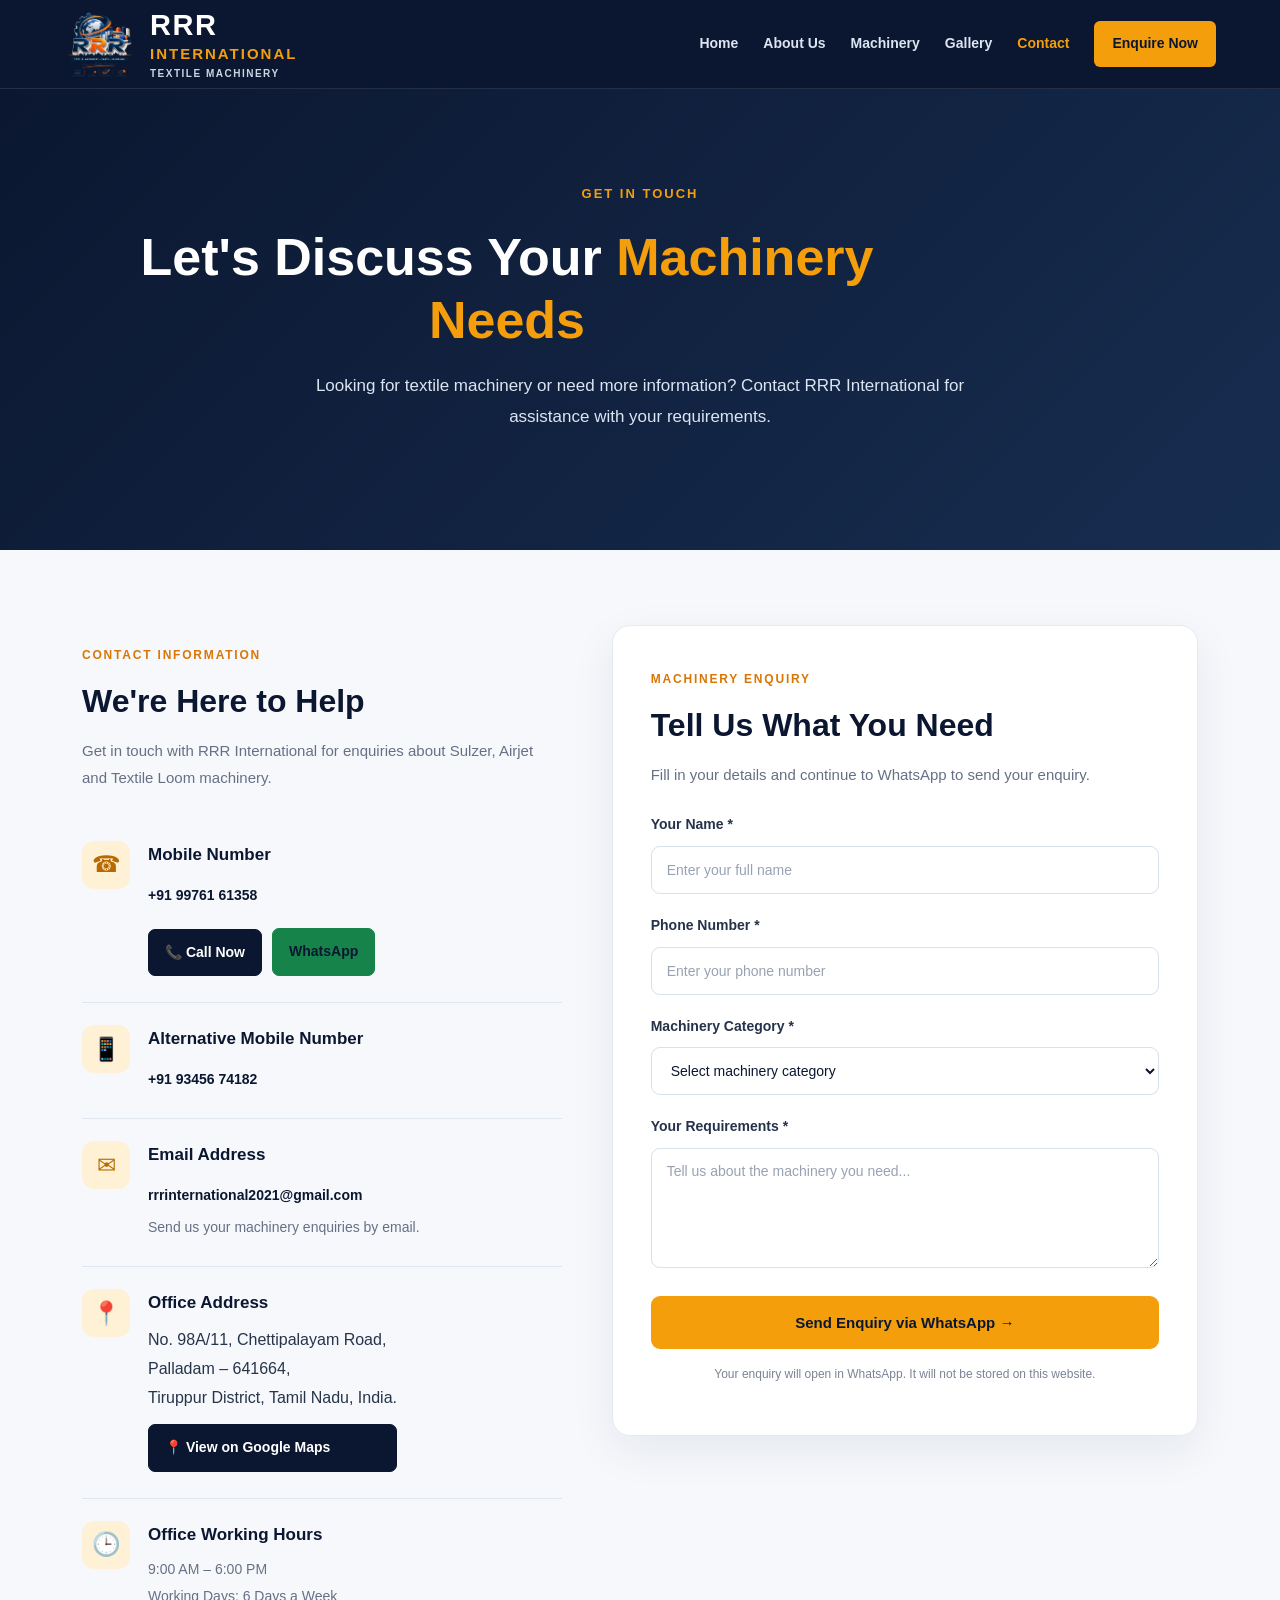
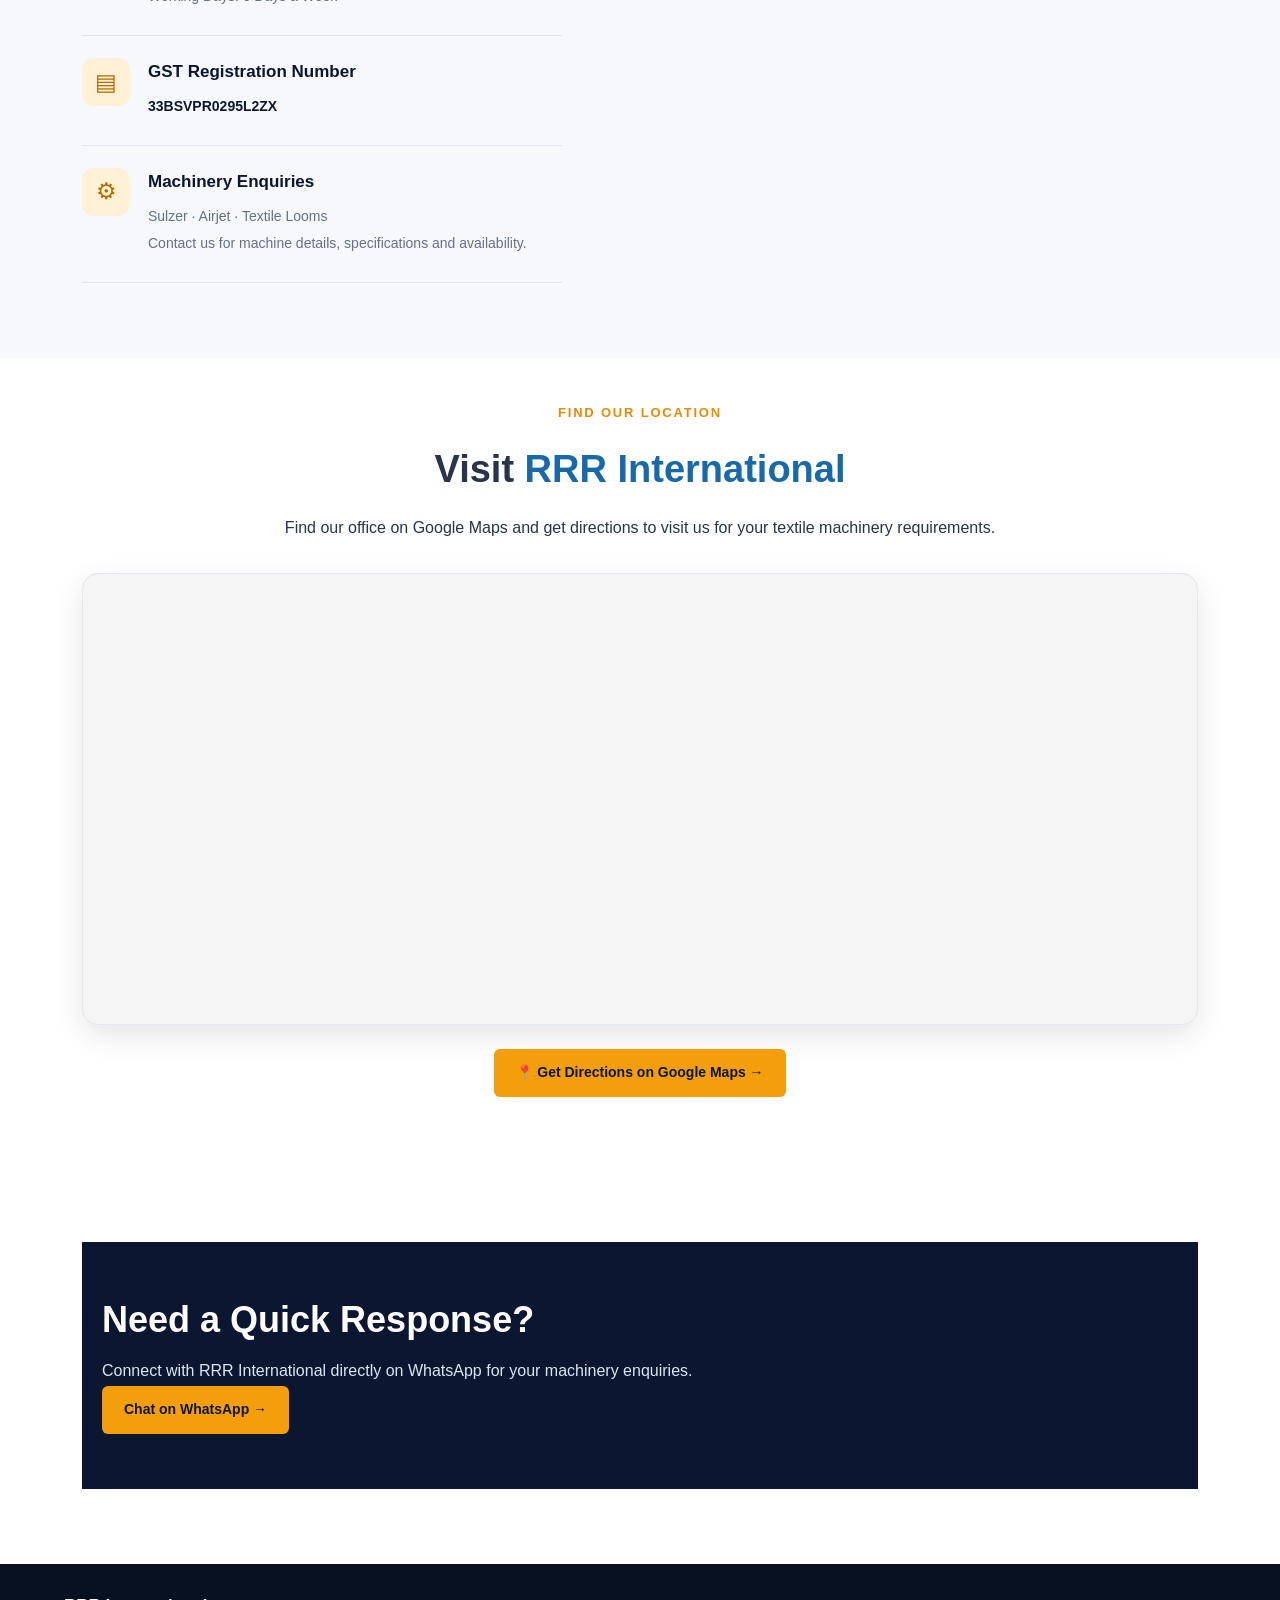
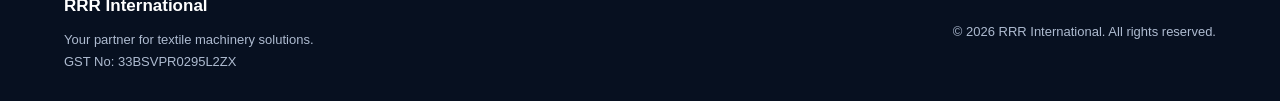
==== contact.html @ 13f3f403 "Upload RRR International frontend Upload RRR International frontend" ====
<!DOCTYPE html>
<html lang="en">

<head>
    <meta charset="UTF-8">
    <meta name="viewport" content="width=device-width, initial-scale=1.0">

    <title>Contact Us | RRR International - Textile Machinery</title>

    <meta name="description"
        content="Contact RRR International for Sulzer, Airjet and Loom textile machinery enquiries. View our contact details, office address and working hours.">

    <link rel="icon" type="image/png" href="./images/favicon.png">
    <link rel="stylesheet" href="./css/style.css">

    <script src="./js/script.js" defer></script>
    <script src="./js/contact.js" defer></script>
</head>

<body>

    <!-- Header -->

<header class="site-header">
    <div class="container header-container">

    <!-- Company Logo and Name -->
    <a href="index.html" class="logo" aria-label="RRR International Home">

        <img src="./images/logo.png"
             alt="RRR International Logo">

        <span class="logo-text">
            <strong>RRR</strong>
            <span>INTERNATIONAL</span>
            <small>TEXTILE MACHINERY</small>
        </span>

    </a>

    <!-- Mobile Menu Button -->
    <button class="menu-toggle"
            id="menuToggle"
            aria-label="Open navigation menu"
            aria-expanded="false"
            aria-controls="mainNav">
        ☰
    </button>

    <!-- Navigation -->
    <nav class="main-nav" id="mainNav">

        <a href="index.html">Home</a>

        <a href="about.html">About Us</a>

        <a href="products.html">Machinery</a>

        <a href="gallery.html">Gallery</a>

        <a href="contact.html" class="active">Contact</a>

        <a href="https://wa.me/919976161358"
           class="nav-cta"
           target="_blank"
           rel="noopener noreferrer">
            Enquire Now
        </a>

    </nav>

</div>

</header>


    <!-- Page Hero -->
    <section class="page-hero contact-page-hero">
        <div class="container">

            <span class="section-label">GET IN TOUCH</span>

            <h1>Let's Discuss Your <span>Machinery Needs</span></h1>

            <p>
                Looking for textile machinery or need more information?
                Contact RRR International for assistance with your requirements.
            </p>

        </div>
    </section>


    <!-- Contact Section -->
    <section class="section-padding contact-main-section">
        <div class="container">

            <div class="contact-layout">

                <!-- Contact Information -->
                <div class="contact-information">

                    <span class="section-label">CONTACT INFORMATION</span>

                    <h2>We're Here to Help</h2>

                    <p>
                        Get in touch with RRR International for enquiries
                        about Sulzer, Airjet and Textile Loom machinery.
                    </p>


                    <!-- Primary Mobile -->
                    <div class="contact-info-card">

                        <div class="contact-info-icon" aria-hidden="true">☎</div>

                        <div>
                            <h3>Mobile Number</h3>

                            <p>
    <a href="tel:+919976161358">
        +91 99761 61358
    </a>
</p>

<div class="contact-quick-actions">
    <a href="tel:+919976161358" class="contact-action-call">
        📞 Call Now
    </a>

<a href="https://wa.me/919976161358"
   class="contact-action-whatsapp"
   target="_blank"
   rel="noopener noreferrer">
    WhatsApp
</a>

</div>

                        </div>

                    </div>


                    <!-- Alternative Mobile -->
                    <div class="contact-info-card">

                        <div class="contact-info-icon" aria-hidden="true">📱</div>

                        <div>
                            <h3>Alternative Mobile Number</h3>

                            <a href="tel:+919345674182">
                                +91 93456 74182
                            </a>
                        </div>

                    </div>


                    <!-- Email -->
                    <div class="contact-info-card">

                        <div class="contact-info-icon" aria-hidden="true">✉</div>

                        <div>
                            <h3>Email Address</h3>

                            <a href="mailto:rrrinternational2021@gmail.com">
                                rrrinternational2021@gmail.com
                            </a>

                            <p>
                                Send us your machinery enquiries by email.
                            </p>
                        </div>

                    </div>


                    <!-- Office Address -->
                    <div class="contact-info-card">

                        <div class="contact-info-icon" aria-hidden="true">📍</div>

                        <div>
                            <h3>Office Address</h3>

                            <address class="contact-office-address">
                                No. 98A/11, Chettipalayam Road,<br>
                                Palladam – 641664,<br>
                                Tiruppur District, Tamil Nadu, India.
                            </address>

                            <a href="https://maps.app.goo.gl/SBBjrMqaofGw5M8v8" class="contact-action-call" target="_blank" rel="noopener noreferrer"> 📍 View on Google Maps </a>

                        </div>

                    </div>


                    <!-- Working Hours -->
                    <div class="contact-info-card">

                        <div class="contact-info-icon" aria-hidden="true">🕒</div>

                        <div>
                            <h3>Office Working Hours</h3>

                            <p>9:00 AM – 6:00 PM</p>

                            <p>Working Days: 6 Days a Week</p>
                        </div>

                    </div>


                    <!-- GST Details -->
                    <div class="contact-info-card">

                        <div class="contact-info-icon" aria-hidden="true">▤</div>

                        <div>
                            <h3>GST Registration Number</h3>

                            <p class="contact-gst-number">
                                33BSVPR0295L2ZX
                            </p>
                        </div>

                    </div>


                    <!-- Machinery Information -->
                    <div class="contact-info-card">

                        <div class="contact-info-icon" aria-hidden="true">⚙</div>

                        <div>
                            <h3>Machinery Enquiries</h3>

                            <p>Sulzer · Airjet · Textile Looms</p>

                            <p>
                                Contact us for machine details,
                                specifications and availability.
                            </p>
                        </div>

                    </div>

                </div>


                <!-- Enquiry Form -->
                <div class="contact-form-card">

                    <span class="section-label">MACHINERY ENQUIRY</span>

                    <h2>Tell Us What You Need</h2>

                    <p class="contact-form-description">
                        Fill in your details and continue to WhatsApp
                        to send your enquiry.
                    </p>


                    <form id="contactEnquiryForm">

                        <div class="form-group">
                            <label for="customerName">Your Name *</label>

                            <input
                                type="text"
                                id="customerName"
                                name="customerName"
                                placeholder="Enter your full name"
                                required
                                maxlength="100">
                        </div>


                        <div class="form-group">
                            <label for="customerPhone">Phone Number *</label>

                            <input
                                type="tel"
                                id="customerPhone"
                                name="customerPhone"
                                placeholder="Enter your phone number"
                                required
                                pattern="[0-9+\s()-]{7,20}"
                                maxlength="20">
                        </div>


                        <div class="form-group">
                            <label for="machineryType">Machinery Category *</label>

                            <select
                                id="machineryType"
                                name="machineryType"
                                required>

                                <option value="">Select machinery category</option>
                                <option value="Sulzer">Sulzer Machinery</option>
                                <option value="Airjet">Airjet Machinery</option>
                                <option value="Textile Loom">Textile Loom</option>
                                <option value="Other">Other Enquiry</option>

                            </select>
                        </div>


                        <div class="form-group">
                            <label for="customerMessage">Your Requirements *</label>

                            <textarea
                                id="customerMessage"
                                name="customerMessage"
                                rows="5"
                                placeholder="Tell us about the machinery you need..."
                                required
                                maxlength="1500"></textarea>
                        </div>


                        <button type="submit" class="contact-submit-btn">
                            Send Enquiry via WhatsApp →
                        </button>

                        <p class="form-privacy-note">
                            Your enquiry will open in WhatsApp.
                            It will not be stored on this website.
                        </p>

                        <p id="contactFormMessage"
                            class="contact-form-message"
                            role="status"
                            aria-live="polite"></p>

                    </form>

                </div>

            </div>

        </div>
    </section>

    <!-- Google Maps Location Section -->

<section class="section-padding contact-map-section">
    <div class="container">

    <div class="contact-map-heading">
        <span class="section-label">FIND OUR LOCATION</span>
        <h2>Visit <span>RRR International</span></h2>
        <p>
            Find our office on Google Maps and get directions
            to visit us for your textile machinery requirements.
        </p>
    </div>

    <div class="contact-map-container">

        <iframe
            src="https://maps.google.com/maps?q=No.%2098A%2F11%2C%20Chettipalayam%20Road%2C%20Palladam%2C%20Tamil%20Nadu%20641664&t=&z=15&ie=UTF8&iwloc=&output=embed"
            width="100%"
            height="450"
            style="border:0;"
            allowfullscreen=""
            loading="lazy"
            referrerpolicy="no-referrer-when-downgrade"
            title="RRR International Office Location">
        </iframe>

    </div>

    <div class="contact-map-actions">
        <a
            href="https://maps.app.goo.gl/SBBjrMqaofGw5M8v8"
            class="btn btn-primary"
            target="_blank"
            rel="noopener noreferrer">
            📍 Get Directions on Google Maps →
        </a>
    </div>

</div>

</section>



    <!-- WhatsApp CTA -->
    <section class="section-padding">
        <div class="container">

            <div class="contact-banner">

                <div>
                    <h2>Need a Quick Response?</h2>

                    <p>
                        Connect with RRR International directly on WhatsApp
                        for your machinery enquiries.
                    </p>
                </div>

                <a href="https://wa.me/919976161358"
                    class="btn btn-primary"
                    target="_blank"
                    rel="noopener noreferrer">
                    Chat on WhatsApp →
                </a>

            </div>

        </div>
    </section>


    <!-- Footer -->
    <footer class="site-footer">

        <div class="container footer-content">

            <div>
                <h3>RRR International</h3>

                <p>Your partner for textile machinery solutions.</p>

                <p>
                    GST No: 33BSVPR0295L2ZX
                </p>
            </div>

            <div>
                <p>
                    © <span id="currentYear"></span>
                    RRR International. All rights reserved.
                </p>
            </div>

        </div>

    </footer>

</body>

</html>
---- css/style.css ----
/* =========================
   GLOBAL STYLES
========================= */

:root {
    --navy: #0B1730;
    --navy-light: #142746;
    --orange: #F59E0B;
    --white: #FFFFFF;
    --light-bg: #F4F7FB;
    --text: #273449;
    --muted: #667085;
    --border: #E5EAF1;
}

* {
    margin: 0;
    padding: 0;
    box-sizing: border-box;
}

html {
    scroll-behavior: smooth;
}

body {
    font-family: Arial, Helvetica, sans-serif;
    color: var(--text);
    background: var(--white);
    line-height: 1.7;
}

a {
    text-decoration: none;
    color: inherit;
}

button,
a {
    -webkit-tap-highlight-color: transparent;
}

.container {
    width: min(1160px, 90%);
    margin: 0 auto;
}

.section-padding {
    padding: 90px 0;
}


/* =========================
   HEADER
========================= */

.site-header {
    background: var(--navy);
    border-bottom: 1px solid rgba(255, 255, 255, 0.1);
    position: sticky;
    top: 0;
    z-index: 1000;
}

.header-container {
    min-height: 88px;
    display: flex;
    align-items: center;
    justify-content: space-between;
    gap: 30px;
}


.brand {
    display: inline-flex;
    align-items: center;
    flex-shrink: 0;
}

.site-logo {
    width: 110px;
    height: 58px;
    object-fit: contain;
    object-position: left center;
    display: block;
}



.main-nav {
    display: flex;
    align-items: center;
    gap: 25px;
}

.main-nav > a {
    color: #DCE5F2;
    font-size: 14px;
    font-weight: 600;
    transition: color 0.25s ease;
}

.main-nav > a:hover,
.main-nav > a.active {
    color: var(--orange);
}

.main-nav .nav-cta {
    padding: 11px 18px;
    background: var(--orange);
    color: var(--navy);
    border-radius: 6px;
    font-weight: 700;
}

.main-nav .nav-cta:hover {
    background: var(--white);
    color: var(--navy);
}

.menu-toggle {
    display: none;
    border: 0;
    background: transparent;
    color: var(--white);
    font-size: 30px;
    cursor: pointer;
}


/* =========================
   HERO SECTION
========================= */

.hero {
    min-height: 590px;
    display: flex;
    align-items: center;
    background:
        radial-gradient(
            circle at 85% 20%,
            rgba(245, 158, 11, 0.15),
            transparent 30%
        ),
        linear-gradient(
            125deg,
            #0B1730 0%,
            #142746 65%,
            #1B3455 100%
        );
    color: var(--white);
    position: relative;
    overflow: hidden;
}

.hero::after {
    content: "";
    position: absolute;
    width: 360px;
    height: 360px;
    right: -130px;
    bottom: -180px;
    border: 1px solid rgba(245, 158, 11, 0.35);
    border-radius: 50%;
    box-shadow:
        0 0 0 35px rgba(245, 158, 11, 0.04),
        0 0 0 70px rgba(245, 158, 11, 0.03);
}

.hero-content {
    padding-top: 80px;
    padding-bottom: 80px;
    position: relative;
    z-index: 1;
    animation: fadeIn 0.8s ease both;
}

.hero-label,
.eyebrow {
    display: inline-block;
    color: var(--orange);
    font-size: 12px;
    font-weight: 800;
    letter-spacing: 2px;
    margin-bottom: 18px;
}

.hero h1 {
    max-width: 800px;
    font-size: clamp(38px, 5.5vw, 68px);
    line-height: 1.12;
    letter-spacing: -1.5px;
    margin-bottom: 24px;
}

.hero h1 span {
    display: block;
    color: var(--orange);
}

.hero-content > p {
    max-width: 650px;
    color: #C5D0E0;
    font-size: 17px;
    margin-bottom: 32px;
}

.hero-actions {
    display: flex;
    flex-wrap: wrap;
    gap: 14px;
}


/* =========================
   BUTTONS
========================= */

.btn {
    display: inline-flex;
    justify-content: center;
    align-items: center;
    min-height: 48px;
    padding: 12px 22px;
    border-radius: 6px;
    font-size: 14px;
    font-weight: 700;
    transition:
        transform 0.25s ease,
        background 0.25s ease;
}

.btn:hover {
    transform: translateY(-2px);
}

.btn-primary {
    background: var(--orange);
    color: var(--navy);
}

.btn-primary:hover {
    background: var(--white);
}

.btn-secondary {
    border: 1px solid rgba(255, 255, 255, 0.4);
    color: var(--white);
}

.btn-secondary:hover {
    background: var(--white);
    color: var(--navy);
}


/* =========================
   CATEGORY SECTION
========================= */

.categories {
    background: var(--light-bg);
}

.section-heading {
    max-width: 680px;
    margin: 0 auto 45px;
    text-align: center;
}

.section-heading .eyebrow {
    margin-bottom: 10px;
}

.section-heading h2 {
    color: var(--navy);
    font-size: clamp(28px, 4vw, 40px);
    line-height: 1.25;
    margin-bottom: 15px;
}

.section-heading p {
    color: var(--muted);
}

.category-grid {
    display: grid;
    grid-template-columns: repeat(3, minmax(0, 1fr));
    gap: 25px;
}

.category-card {
    background: var(--white);
    padding: 32px;
    border: 1px solid var(--border);
    border-radius: 12px;
    transition:
        transform 0.3s ease,
        box-shadow 0.3s ease,
        border-color 0.3s ease;
}

.category-card:hover {
    transform: translateY(-7px);
    border-color: var(--orange);
    box-shadow: 0 16px 35px rgba(11, 23, 48, 0.08);
}

.category-number {
    display: inline-flex;
    align-items: center;
    justify-content: center;
    width: 46px;
    height: 46px;
    margin-bottom: 22px;
    border-radius: 9px;
    background: #FFF3D8;
    color: #9A5B00;
    font-size: 14px;
    font-weight: 800;
}

.category-card h3 {
    color: var(--navy);
    font-size: 22px;
    margin-bottom: 12px;
}

.category-card p {
    color: var(--muted);
    font-size: 14px;
    margin-bottom: 22px;
}

.category-card > a {
    color: #A45F00;
    font-size: 14px;
    font-weight: 800;
}

.category-card > a:hover {
    color: var(--navy);
}


/* =========================
   CONTACT BANNER
========================= */

.contact-banner {
    background: var(--navy);
    color: var(--white);
    padding: 65px 0;
}

.contact-banner-content {
    display: flex;
    align-items: center;
    justify-content: space-between;
    gap: 30px;
}

.contact-banner h2 {
    font-size: clamp(26px, 4vw, 38px);
    line-height: 1.25;
    margin-bottom: 12px;
}

.contact-banner p {
    color: #C5D0E0;
}

.contact-banner .eyebrow {
    margin-bottom: 12px;
}


/* =========================
   FOOTER
========================= */

.site-footer {
    background: #071020;
    color: var(--white);
    padding: 28px 0;
}

.footer-content {
    display: flex;
    align-items: center;
    justify-content: space-between;
    gap: 20px;
}

.footer-content h3 {
    font-size: 17px;
}

.footer-content p {
    color: #AEBBD0;
    font-size: 13px;
}


/* =========================
   ANIMATION
========================= */

@keyframes fadeIn {
    from {
        opacity: 0;
        transform: translateY(15px);
    }

    to {
        opacity: 1;
        transform: translateY(0);
    }
}


/* =========================
   RESPONSIVE DESIGN
========================= */

@media (max-width: 1000px) {

    .header-container {
        gap: 15px;
    }

    .site-logo {
        width: 250px;
    }

    .main-nav {
        gap: 15px;
    }

    .main-nav > a {
        font-size: 13px;
    }

}

@media (max-width: 780px) {

    .header-container {
        min-height: 76px;
        flex-wrap: wrap;
    }

    .site-logo {
        width: 95px;
        height: 50px;
    }

    .menu-toggle {
        display: block;
    }

    .main-nav {
        display: none;
        width: 100%;
        padding: 10px 0 22px;
        flex-direction: column;
        align-items: stretch;
        gap: 0;
    }

    .main-nav.open {
        display: flex;
    }

    .main-nav > a {
        padding: 12px 8px;
        font-size: 15px;
    }

    .main-nav .nav-cta {
        margin-top: 8px;
        text-align: center;
    }

    .hero {
        min-height: 520px;
    }

    .hero-content {
        padding-top: 65px;
        padding-bottom: 65px;
    }

    .category-grid {
        grid-template-columns: 1fr;
    }

    .category-card {
        padding: 27px;
    }

    .contact-banner-content {
        align-items: flex-start;
        flex-direction: column;
    }

    .footer-content {
        flex-direction: column;
        align-items: flex-start;
    }

}

@media (max-width: 420px) {

    .site-logo {
        width: 215px;
    }

    .hero h1 {
        font-size: 37px;
    }

    .hero-content > p {
        font-size: 15px;
    }

    .hero-actions {
        flex-direction: column;
        align-items: stretch;
    }

    .btn {
        width: 100%;
    }

}

/* ==============================
   ABOUT PAGE
============================== */

.page-hero {
    background: linear-gradient(135deg, #0B1730, #16345B);
    color: #ffffff;
    padding: 85px 20px;
    text-align: center;
}

.page-hero .section-label {
    color: #F59E0B;
    font-size: 14px;
    font-weight: 700;
    letter-spacing: 2px;
    margin-bottom: 18px;
}

.page-hero h1 {
    max-width: 850px;
    margin: 0 auto 20px;
    font-size: clamp(32px, 5vw, 52px);
    line-height: 1.2;
}

.page-hero p:not(.section-label) {
    max-width: 650px;
    margin: 0 auto 28px;
    color: #DCE5F2;
    line-height: 1.8;
}

.about-section {
    background: #ffffff;
}

.section-padding {
    padding: 75px 20px;
}

.about-grid {
    display: grid;
    grid-template-columns: 1.4fr 1fr;
    gap: 55px;
    align-items: center;
}

.section-label {
    color: #E88B00;
    font-size: 13px;
    font-weight: 700;
    letter-spacing: 1.8px;
    margin-bottom: 14px;
}

.about-content h2,
.section-heading h2 {
    color: #0B1730;
    font-size: clamp(28px, 4vw, 38px);
    line-height: 1.3;
    margin-bottom: 22px;
}

.about-content p:not(.section-label) {
    color: #586477;
    line-height: 1.9;
    margin-bottom: 18px;
}

.about-content .btn {
    display: inline-block;
    margin-top: 12px;
    text-decoration: none;
}

.about-highlight {
    background: #F3F6FB;
    border: 1px solid #E0E7F0;
    border-radius: 18px;
    padding: 40px 30px;
    text-align: center;
    transition: transform 0.3s ease, box-shadow 0.3s ease;
}

.about-highlight:hover {
    transform: translateY(-6px);
    box-shadow: 0 15px 35px rgba(11, 23, 48, 0.10);
}

.highlight-icon {
    width: 85px;
    height: 85px;
    margin: 0 auto 22px;
    display: flex;
    align-items: center;
    justify-content: center;
    background: #0B1730;
    color: #ffffff;
    border-radius: 18px;
    font-size: 38px;
}

.about-highlight h3 {
    color: #0B1730;
    font-size: 23px;
    margin-bottom: 15px;
}

.about-highlight p {
    color: #586477;
    line-height: 1.8;
}

/* Machinery Categories */

.about-categories {
    background: #F8FAFD;
}

.section-heading {
    text-align: center;
    max-width: 700px;
    margin: 0 auto 45px;
}

.section-heading > p:last-child {
    color: #586477;
    line-height: 1.8;
}

.category-grid {
    display: grid;
    grid-template-columns: repeat(3, minmax(0, 1fr));
    gap: 25px;
}

.category-card {
    display: block;
    padding: 32px 26px;
    background: #ffffff;
    border: 1px solid #E5EAF1;
    border-radius: 16px;
    text-decoration: none;
    transition: transform 0.3s ease, box-shadow 0.3s ease;
}

.category-card:hover {
    transform: translateY(-7px);
    box-shadow: 0 15px 35px rgba(11, 23, 48, 0.10);
}

.category-icon {
    font-size: 36px;
    margin-bottom: 20px;
}

.category-card h3 {
    color: #0B1730;
    font-size: 21px;
    margin-bottom: 14px;
}

.category-card p {
    color: #647084;
    font-size: 15px;
    line-height: 1.8;
    margin-bottom: 22px;
}

.category-link {
    color: #D97706;
    font-weight: 700;
}

/* Contact Banner */

.contact-banner {
    background: #0B1730;
    padding: 55px 20px;
    color: #ffffff;
}

.contact-banner-content {
    display: flex;
    justify-content: space-between;
    align-items: center;
    gap: 30px;
}

.contact-banner h2 {
    font-size: clamp(26px, 4vw, 36px);
    margin-bottom: 15px;
}

.contact-banner p:not(.section-label) {
    color: #DCE5F2;
    line-height: 1.8;
}

.contact-banner .section-label {
    color: #F59E0B;
}

.btn-light {
    display: inline-block;
    flex-shrink: 0;
    background: #ffffff;
    color: #0B1730;
    padding: 15px 24px;
    border-radius: 8px;
    text-decoration: none;
    font-weight: 700;
    transition: background 0.3s ease;
}

.btn-light:hover {
    background: #F59E0B;
}

/* Footer */

.footer-content {
    display: flex;
    justify-content: space-between;
    align-items: center;
    gap: 20px;
}

.footer-content h3 {
    margin-bottom: 8px;
}

.footer-content p {
    line-height: 1.7;
}

/* Responsive Design */

@media (max-width: 780px) {

    .page-hero {
        padding: 60px 20px;
    }

    .about-grid {
        grid-template-columns: 1fr;
        gap: 35px;
    }

    .category-grid {
        grid-template-columns: 1fr;
    }

    .contact-banner-content {
        flex-direction: column;
        align-items: flex-start;
    }

    .footer-content {
        flex-direction: column;
        align-items: flex-start;
    }
}


/* =====================================
   MACHINERY PRODUCTS PAGE
===================================== */

.products-section {
    background: #F8FAFD;
}

.product-controls {
    margin-bottom: 35px;
}

.product-search {
    max-width: 650px;
    margin: 0 auto 25px;
}

.product-search input {
    width: 100%;
    padding: 16px 20px;
    border: 1px solid #D8E0EB;
    border-radius: 10px;
    background: #FFFFFF;
    color: #0B1730;
    font-size: 15px;
    outline: none;
}

.product-search input:focus {
    border-color: #F59E0B;
    box-shadow: 0 0 0 3px rgba(245, 158, 11, 0.12);
}

.category-filters {
    display: flex;
    justify-content: center;
    flex-wrap: wrap;
    gap: 12px;
}

.filter-btn {
    padding: 11px 22px;
    border: 1px solid #D8E0EB;
    border-radius: 30px;
    background: #FFFFFF;
    color: #0B1730;
    font-size: 14px;
    font-weight: 600;
    cursor: pointer;
    transition: all 0.25s ease;
}

.filter-btn:hover,
.filter-btn.active {
    background: #0B1730;
    color: #FFFFFF;
    border-color: #0B1730;
}

.products-grid {
    display: grid;
    grid-template-columns: repeat(3, minmax(0, 1fr));
    gap: 25px;
}

.product-card {
    min-width: 0;
    overflow: hidden;
    background: #FFFFFF;
    border: 1px solid #E5EAF1;
    border-radius: 16px;
    transition: transform 0.3s ease, box-shadow 0.3s ease;
}

.product-card:hover {
    transform: translateY(-6px);
    box-shadow: 0 15px 35px rgba(11, 23, 48, 0.10);
}

.product-image-wrap {
    position: relative;
    height: 235px;
    overflow: hidden;
    background: #E9EEF5;
}

.product-image {
    width: 100%;
    height: 100%;
    object-fit: cover;
    display: block;
}

.product-placeholder {
    width: 100%;
    height: 100%;
    display: flex;
    flex-direction: column;
    justify-content: center;
    align-items: center;
    gap: 12px;
    background: linear-gradient(135deg, #E7EDF5, #D5DFED);
    color: #0B1730;
    text-align: center;
}

.product-placeholder span {
    font-size: 48px;
}

.product-placeholder p {
    font-weight: 700;
    font-size: 13px;
    letter-spacing: 1px;
}

.product-category-badge {
    position: absolute;
    top: 15px;
    left: 15px;
    padding: 7px 12px;
    border-radius: 20px;
    background: #FFFFFF;
    color: #0B1730;
    font-size: 12px;
    font-weight: 700;
}

.product-status {
    position: absolute;
    right: 15px;
    top: 15px;
    padding: 7px 11px;
    border-radius: 20px;
    font-size: 12px;
    font-weight: 700;
}

.product-status.available {
    background: #DCFCE7;
    color: #166534;
}

.product-status.sold {
    background: #FEE2E2;
    color: #991B1B;
}

.product-info {
    padding: 24px;
}

.product-info h3 {
    color: #0B1730;
    font-size: 21px;
    margin-bottom: 12px;
}

.product-model {
    color: #647084;
    font-size: 13px;
    margin-bottom: 15px;
}

.product-description {
    color: #586477;
    font-size: 14px;
    line-height: 1.8;
    margin-bottom: 20px;
}

.product-specs {
    padding: 15px 0;
    margin-bottom: 18px;
    border-top: 1px solid #E8EDF4;
    border-bottom: 1px solid #E8EDF4;
}

.product-specs p {
    display: flex;
    justify-content: space-between;
    gap: 12px;
    margin: 8px 0;
    color: #586477;
    font-size: 13px;
}

.product-specs strong {
    color: #0B1730;
    text-align: right;
}

.product-actions {
    display: flex;
    gap: 10px;
}

.product-actions a {
    flex: 1;
    display: inline-flex;
    justify-content: center;
    align-items: center;
    text-align: center;
    padding: 12px 10px;
    border-radius: 8px;
    font-size: 13px;
    font-weight: 700;
    text-decoration: none;
}

.product-details-btn {
    background: #EDF2F8;
    color: #0B1730;
}

.product-enquiry-btn {
    background: #0B1730;
    color: #f18080;
}

.product-enquiry-btn:hover {
    background: #F59E0B;
    color: #0B1730;
}

.product-enquiry-btn.disabled {
    background: #E5E7EB;
    color: #6B7280;
    pointer-events: none;
}

.products-loading {
    grid-column: 1 / -1;
    padding: 50px 20px;
    text-align: center;
    color: #647084;
}

.no-products {
    padding: 40px 20px;
    text-align: center;
    color: #647084;
}

.no-products h3 {
    color: #0B1730;
    margin-bottom: 12px;
}

.products-enquiry {
    margin-top: 65px;
    padding: 40px;
    display: flex;
    align-items: center;
    justify-content: space-between;
    gap: 30px;
    background: #FFFFFF;
    border: 1px solid #E5EAF1;
    border-radius: 16px;
}

.products-enquiry h2 {
    color: #0B1730;
    font-size: clamp(23px, 3vw, 32px);
    margin-bottom: 12px;
}

.products-enquiry p:not(.section-label) {
    color: #647084;
    line-height: 1.8;
}

.products-enquiry .btn {
    flex-shrink: 0;
    text-decoration: none;
}

@media (max-width: 1000px) {
    .products-grid {
        grid-template-columns: repeat(2, minmax(0, 1fr));
    }
}

@media (max-width: 650px) {
    .products-grid {
        grid-template-columns: 1fr;
    }

    .product-image-wrap {
        height: 230px;
    }

    .products-enquiry {
        padding: 25px;
        flex-direction: column;
        align-items: flex-start;
    }

    .products-enquiry .btn {
        width: 100%;
        text-align: center;
    }
}

@media (max-width: 420px) {
    .product-actions {
        flex-direction: column;
    }

    .category-filters {
        gap: 8px;
    }

    .filter-btn {
        padding: 10px 15px;
    }
}


/* Machinery availability - neutral status */

.product-status {
    background: #FFF3D6;
    color: #805500;
    max-width: calc(100% - 30px);
    text-align: center;
}



/* =====================================
   PRODUCT DETAILS PAGE
===================================== */

.details-breadcrumb {
    padding: 18px 20px;
    background: #F3F6FB;
    border-bottom: 1px solid #E5EAF1;
}

.details-breadcrumb .container {
    display: flex;
    flex-wrap: wrap;
    gap: 10px;
    align-items: center;
    font-size: 14px;
    color: #647084;
}

.details-breadcrumb a {
    color: #0B1730;
    text-decoration: none;
}

.details-breadcrumb a:hover {
    color: #D97706;
}

.product-details-section {
    background: #FFFFFF;
    min-height: 450px;
}

.product-details-grid {
    display: grid;
    grid-template-columns: 1fr 1fr;
    gap: 55px;
    align-items: start;
}

.details-main-image {
    height: 430px;
    overflow: hidden;
    background: #E9EEF5;
    border-radius: 18px;
}

.details-image-placeholder {
    height: 100%;
    display: flex;
    flex-direction: column;
    align-items: center;
    justify-content: center;
    gap: 15px;
    padding: 25px;
    text-align: center;
    background: linear-gradient(135deg, #E7EDF5, #D5DFED);
    color: #0B1730;
}

.details-image-placeholder span {
    font-size: 75px;
}

.details-image-placeholder p {
    font-weight: 800;
    letter-spacing: 1.5px;
}

.details-image-placeholder small {
    color: #647084;
}

.details-image-note {
    margin-top: 14px;
    color: #647084;
    font-size: 13px;
    text-align: center;
}

.details-information h1 {
    margin-bottom: 15px;
    color: #0B1730;
    font-size: clamp(30px, 4vw, 42px);
    line-height: 1.25;
}

.details-model {
    margin-bottom: 20px;
    color: #647084;
}

.details-status {
    display: inline-flex;
    align-items: center;
    gap: 10px;
    padding: 10px 15px;
    margin-bottom: 30px;
    border-radius: 8px;
    background: #FFF3D6;
    color: #805500;
    font-size: 14px;
    font-weight: 700;
}

.details-status-dot {
    width: 8px;
    height: 8px;
    border-radius: 50%;
    background: #D97706;
}

.details-description {
    margin-bottom: 30px;
}

.details-description h2,
.details-specifications h2 {
    margin-bottom: 15px;
    color: #0B1730;
    font-size: 21px;
}

.details-description p {
    color: #586477;
    line-height: 1.9;
}

.details-specifications {
    margin-bottom: 30px;
}

.detail-spec-row {
    display: flex;
    justify-content: space-between;
    gap: 20px;
    padding: 15px 0;
    border-bottom: 1px solid #E8EDF4;
    color: #647084;
    font-size: 14px;
}

.detail-spec-row strong {
    max-width: 60%;
    color: #0B1730;
    text-align: right;
}

.details-actions {
    display: flex;
    flex-wrap: wrap;
    gap: 12px;
}

.details-actions .btn {
    text-decoration: none;
    text-align: center;
}

.details-back-btn {
    display: inline-flex;
    justify-content: center;
    align-items: center;
    padding: 14px 18px;
    border: 1px solid #D8E0EB;
    border-radius: 8px;
    color: #0B1730;
    text-decoration: none;
    font-weight: 700;
}

.details-back-btn:hover {
    background: #F3F6FB;
}

.details-disclaimer {
    margin-top: 22px;
    color: #647084;
    font-size: 12px;
    line-height: 1.8;
}

.product-details-loading {
    padding: 60px 20px;
    color: #647084;
    text-align: center;
}

.details-not-found {
    padding: 60px 20px;
    text-align: center;
}

.details-not-found h2 {
    margin-bottom: 15px;
    color: #0B1730;
}

.details-not-found p {
    margin-bottom: 25px;
    color: #647084;
    line-height: 1.8;
}

.details-not-found .btn {
    display: inline-block;
    text-decoration: none;
}

@media (max-width: 780px) {
    .product-details-grid {
        grid-template-columns: 1fr;
        gap: 35px;
    }

    .details-main-image {
        height: 300px;
    }

    .details-actions {
        flex-direction: column;
    }

    .details-actions a {
        width: 100%;
    }
}

/* View Details Button Hover Effect */

.product-details-btn {
    transition: all 0.3s ease;
    border: 1px solid #D8E0EB;
}

.product-details-btn:hover {
    background: #0B1730;
    color: #FFFFFF;
    border-color: #0B1730;
    transform: translateY(-3px);
    box-shadow: 0 6px 15px rgba(11, 23, 48, 0.15);
}

/* View Details - Hover Fix */

.product-actions .product-details-btn {
    background-color: #EDF2F8;
    color: #0B1730;
    border: 1px solid #D8E0EB;
    transition: background-color 0.3s ease,
                color 0.3s ease,
                transform 0.3s ease,
                box-shadow 0.3s ease;
}

.product-actions .product-details-btn:hover {
    background-color: #0B1730;
    color: #FFFFFF;
    border-color: #0B1730;
    transform: translateY(-3px);
    box-shadow: 0 6px 15px rgba(11, 23, 48, 0.15);
}

/* =====================================
   MACHINERY GALLERY
===================================== */

.gallery-section {
    background: #F8FAFD;
}

.gallery-filters {
    display: flex;
    justify-content: center;
    flex-wrap: wrap;
    gap: 12px;
    margin-bottom: 35px;
}

.gallery-filter {
    padding: 11px 22px;
    border: 1px solid #D8E0EB;
    border-radius: 30px;
    background: #FFFFFF;
    color: #0B1730;
    font-weight: 600;
    cursor: pointer;
    transition: all 0.3s ease;
}

.gallery-filter:hover,
.gallery-filter.active {
    background: #0B1730;
    color: #FFFFFF;
    border-color: #0B1730;
}

.gallery-grid {
    display: grid;
    grid-template-columns: repeat(3, minmax(0, 1fr));
    gap: 25px;
}

.gallery-card {
    overflow: hidden;
    background: #FFFFFF;
    border: 1px solid #E5EAF1;
    border-radius: 16px;
    transition: transform 0.3s ease, box-shadow 0.3s ease;
}

.gallery-card:hover {
    transform: translateY(-6px);
    box-shadow: 0 15px 35px rgba(11, 23, 48, 0.10);
}

.gallery-image-button {
    position: relative;
    display: block;
    width: 100%;
    height: 250px;
    padding: 0;
    overflow: hidden;
    border: none;
    cursor: pointer;
    text-align: center;
}

.gallery-placeholder {
    width: 100%;
    height: 100%;
    display: flex;
    flex-direction: column;
    align-items: center;
    justify-content: center;
    gap: 12px;
    background: linear-gradient(135deg, #E7EDF5, #D5DFED);
    color: #0B1730;
    transition: transform 0.3s ease;
}

.gallery-image-button:hover .gallery-placeholder {
    transform: scale(1.05);
}

.gallery-placeholder span {
    font-size: 48px;
}

.gallery-placeholder p {
    font-size: 14px;
    font-weight: 800;
    letter-spacing: 1px;
}

.gallery-placeholder small {
    color: #647084;
}

.gallery-zoom {
    position: absolute;
    right: 15px;
    bottom: 15px;
    padding: 9px 13px;
    border-radius: 8px;
    background: #0B1730;
    color: #FFFFFF;
    font-size: 12px;
    font-weight: 700;
    transition: background 0.3s ease;
}

.gallery-image-button:hover .gallery-zoom {
    background: #F59E0B;
    color: #0B1730;
}

.gallery-caption {
    padding: 20px;
}

.gallery-caption h3 {
    color: #0B1730;
    margin-bottom: 8px;
}

.gallery-caption p {
    color: #647084;
    font-size: 14px;
    line-height: 1.7;
}

.gallery-note {
    margin-top: 30px;
    color: #647084;
    font-size: 13px;
    line-height: 1.8;
    text-align: center;
}


/* Lightbox */

.gallery-lightbox[hidden] {
    display: none !important;
}

.gallery-lightbox {
    position: fixed;
    inset: 0;
    z-index: 9999;
    display: flex;
    align-items: center;
    justify-content: center;
    padding: 20px;
    background: rgba(5, 12, 26, 0.88);
}

.lightbox-content {
    position: relative;
    width: min(650px, 100%);
    min-height: 350px;
    border-radius: 16px;
    overflow: hidden;
    background: #FFFFFF;
}

.lightbox-close {
    position: absolute;
    top: 12px;
    right: 15px;
    z-index: 2;
    width: 42px;
    height: 42px;
    border: none;
    border-radius: 50%;
    background: #0B1730;
    color: #FFFFFF;
    font-size: 28px;
    cursor: pointer;
}

.lightbox-close:hover {
    background: #F59E0B;
    color: #0B1730;
}

.lightbox-placeholder {
    min-height: 350px;
    padding: 60px 25px 35px;
    display: flex;
    flex-direction: column;
    align-items: center;
    justify-content: center;
    gap: 15px;
    text-align: center;
    color: #0B1730;
    background: linear-gradient(135deg, #E7EDF5, #D5DFED);
}

.lightbox-placeholder span {
    font-size: 65px;
}

.lightbox-placeholder h2 {
    font-size: 25px;
}

.lightbox-placeholder p {
    max-width: 400px;
    color: #647084;
    line-height: 1.8;
}

@media (max-width: 900px) {
    .gallery-grid {
        grid-template-columns: repeat(2, minmax(0, 1fr));
    }
}

@media (max-width: 600px) {
    .gallery-grid {
        grid-template-columns: 1fr;
    }

    .gallery-image-button {
        height: 230px;
    }

    .gallery-filters {
        gap: 8px;
    }

    .gallery-filter {
        padding: 10px 15px;
    }
}

/* ================================
   CONTACT PAGE
================================ */

.contact-page-hero {
    background: linear-gradient(135deg, #0B1730, #172D50);
    color: #FFFFFF;
    text-align: center;
    padding: 90px 20px;
}

.contact-page-hero .section-label {
    color: #F59E0B;
    font-weight: 700;
    letter-spacing: 2px;
    font-size: 13px;
}

.contact-page-hero h1 {
    color: #FFFFFF;
    font-size: clamp(32px, 5vw, 52px);
    line-height: 1.2;
    margin: 20px 0;
}

.contact-page-hero h1 span {
    color: #F59E0B;
}

.contact-page-hero p {
    max-width: 650px;
    margin: 0 auto;
    color: #D6DFEC;
    font-size: 17px;
    line-height: 1.8;
}


/* Main Contact Layout */

.contact-main-section {
    background: #F6F8FC;
}

.contact-layout {
    display: grid;
    grid-template-columns: 0.9fr 1.1fr;
    gap: 50px;
    align-items: start;
}

.contact-information {
    padding-top: 15px;
}

.contact-information .section-label,
.contact-form-card .section-label {
    color: #D97706;
    font-size: 12px;
    font-weight: 800;
    letter-spacing: 1.8px;
}

.contact-information h2,
.contact-form-card h2 {
    color: #0B1730;
    font-size: 32px;
    line-height: 1.3;
    margin: 14px 0;
}

.contact-information > p,
.contact-form-description {
    color: #667085;
    font-size: 15px;
    line-height: 1.8;
    margin-bottom: 28px;
}


/* Contact Information Cards */

.contact-info-card {
    display: flex;
    align-items: flex-start;
    gap: 18px;
    padding: 22px 0;
    border-bottom: 1px solid #E0E6EF;
}

.contact-info-icon {
    flex-shrink: 0;
    width: 48px;
    height: 48px;
    display: flex;
    align-items: center;
    justify-content: center;
    background: #FFF1D6;
    color: #B86A00;
    border-radius: 12px;
    font-size: 23px;
}

.contact-info-card h3 {
    margin: 0 0 8px;
    color: #0B1730;
    font-size: 17px;
}

.contact-info-card p,
.contact-info-card a {
    display: block;
    color: #667085;
    font-size: 14px;
    line-height: 1.8;
    margin: 4px 0;
    overflow-wrap: anywhere;
}

.contact-info-card a {
    color: #0B1730;
    text-decoration: none;
    font-weight: 600;
}

.contact-info-card a:hover {
    color: #D97706;
}

.contact-info-card .contact-whatsapp-link {
    color: #16834A;
    margin-top: 8px;
}


/* Enquiry Form Card */

.contact-form-card {
    background: #FFFFFF;
    padding: 38px;
    border-radius: 18px;
    border: 1px solid #E5EAF2;
    box-shadow: 0 15px 45px rgba(11, 23, 48, 0.07);
}

.contact-form-description {
    margin-bottom: 25px;
}


/* Form Fields */

#contactEnquiryForm .form-group {
    margin-bottom: 20px;
}

#contactEnquiryForm label {
    display: block;
    color: #24324A;
    font-size: 14px;
    font-weight: 600;
    margin-bottom: 9px;
}

#contactEnquiryForm input,
#contactEnquiryForm select,
#contactEnquiryForm textarea {
    width: 100%;
    padding: 14px 15px;
    border: 1px solid #D8E0EB;
    border-radius: 9px;
    background: #FFFFFF;
    color: #0B1730;
    font-family: inherit;
    font-size: 14px;
    outline: none;
    transition: border-color 0.25s ease,
                box-shadow 0.25s ease;
}

#contactEnquiryForm input,
#contactEnquiryForm select {
    min-height: 48px;
}

#contactEnquiryForm textarea {
    resize: vertical;
    min-height: 120px;
}

#contactEnquiryForm input:focus,
#contactEnquiryForm select:focus,
#contactEnquiryForm textarea:focus {
    border-color: #F59E0B;
    box-shadow: 0 0 0 3px rgba(245, 158, 11, 0.13);
}

#contactEnquiryForm input::placeholder,
#contactEnquiryForm textarea::placeholder {
    color: #98A2B3;
}


/* Submit Button */

.contact-submit-btn {
    width: 100%;
    padding: 16px 20px;
    border: 2px solid #F59E0B;
    border-radius: 9px;
    background: #F59E0B;
    color: #0B1730;
    font-family: inherit;
    font-size: 15px;
    font-weight: 800;
    cursor: pointer;
    transition: background-color 0.3s ease,
                color 0.3s ease,
                transform 0.3s ease,
                box-shadow 0.3s ease;
}

.contact-submit-btn:hover {
    background: #0B1730;
    color: #FFFFFF;
    border-color: #0B1730;
    transform: translateY(-2px);
    box-shadow: 0 8px 20px rgba(11, 23, 48, 0.16);
}

.contact-submit-btn:focus-visible {
    outline: 3px solid #F59E0B;
    outline-offset: 3px;
}

.form-privacy-note {
    color: #7A8495;
    font-size: 12px;
    line-height: 1.7;
    text-align: center;
    margin: 15px 0 0;
}

.contact-form-message {
    color: #B42318;
    font-size: 13px;
    line-height: 1.6;
    margin-top: 12px;
}


/* Contact Page Responsive Design */

@media (max-width: 900px) {
    .contact-layout {
        grid-template-columns: 1fr;
        gap: 35px;
    }

    .contact-information {
        padding-top: 0;
    }

    .contact-form-card {
        padding: 30px;
    }
}

@media (max-width: 600px) {
    .contact-page-hero {
        padding: 65px 18px;
    }

    .contact-page-hero p {
        font-size: 15px;
    }

    .contact-information h2,
    .contact-form-card h2 {
        font-size: 27px;
    }

    .contact-form-card {
        padding: 22px 18px;
        border-radius: 13px;
    }

    .contact-info-card {
        gap: 13px;
    }

    .contact-info-icon {
        width: 42px;
        height: 42px;
        font-size: 20px;
    }
}


/* =========================
COMPANY LOGO & BRAND NAME
========================= */

.logo {
display: flex;
align-items: center;
gap: 14px;
text-decoration: none;
flex-shrink: 0;
}

.logo img {
width: 72px;
height: 72px;
object-fit: contain;
display: block;
}

.logo-text {
display: flex;
flex-direction: column;
line-height: 1.15;
white-space: nowrap;
}

.logo-text strong {
color: #FFFFFF;
font-size: 29px;
font-weight: 900;
letter-spacing: 1.5px;
}

.logo-text span {
color: #F59E0B;
font-size: 15px;
font-weight: 800;
letter-spacing: 2px;
margin-top: 3px;
}

.logo-text small {
color: #CBD5E1;
font-size: 10px;
font-weight: 700;
letter-spacing: 1.5px;
margin-top: 5px;
}

/* Mobile Logo */

@media (max-width: 480px) {

.logo {
    gap: 8px;
}

.logo img {
    width: 48px;
    height: 48px;
}

.logo-text strong {
    font-size: 21px;
    letter-spacing: 1px;
}

.logo-text span {
    font-size: 11px;
    letter-spacing: 1.3px;
    margin-top: 2px;
}

.logo-text small {
    font-size: 8px;
    letter-spacing: 1px;
    margin-top: 3px;
}

}


/* Machinery Product Images */

.product-image-wrap {
position: relative;
overflow: hidden;
}

.product-image {
display: block;
width: 100%;
height: 240px;
object-fit: contain;
background: #ffffff;
padding: 10px;
box-sizing: border-box;
}

.product-image-wrap .product-placeholder {
width: 100%;
height: 240px;
align-items: center;
justify-content: center;
flex-direction: column;
background: #f1f5f9;
}

@media (max-width: 600px) {
.product-image,
.product-image-wrap .product-placeholder {
height: 210px;
}
}


/* ==========================================
   PRODUCT DETAILS IMAGE
========================================== */

.details-main-image {
    width: 100%;
    min-height: 350px;
    display: flex;
    align-items: center;
    justify-content: center;
    overflow: hidden;
    background: #ffffff;
    border: 1px solid #e2e8f0;
    border-radius: 12px;
}

.details-product-image {
    display: block;
    width: 100%;
    height: 420px;
    object-fit: contain;
    padding: 15px;
    box-sizing: border-box;
}

.details-image-placeholder {
    width: 100%;
    min-height: 350px;
    display: flex;
    flex-direction: column;
    align-items: center;
    justify-content: center;
    text-align: center;
    background: #f1f5f9;
    color: #475569;
}

.details-image-placeholder span {
    font-size: 50px;
    margin-bottom: 12px;
}

.details-image-placeholder p {
    font-size: 16px;
    font-weight: 700;
}

.details-image-placeholder small {
    font-size: 13px;
}

.details-image-note {
    margin-top: 12px;
    font-size: 13px;
    color: #64748b;
    line-height: 1.6;
}

@media (max-width: 600px) {
    .details-main-image {
        min-height: 260px;
    }

    .details-product-image {
        height: 300px;
    }

    .details-image-placeholder {
        min-height: 260px;
    }
}


/* ==========================================
   CONTACT DETAILS - ADDITIONAL STYLING
========================================== */

.contact-office-address {
    margin-top: 8px;
    font-style: normal;
    line-height: 1.8;
    overflow-wrap: anywhere;
}

.contact-info-card a {
    overflow-wrap: anywhere;
}

.contact-info-card a[href^="tel:"],
.contact-info-card a[href^="mailto:"] {
    display: inline-block;
    margin-top: 5px;
}

.contact-info-card .contact-gst-number {
    font-weight: 700;
    color: #0B1730;
    overflow-wrap: anywhere;
}

.contact-info-card p {
    line-height: 1.7;
}

@media (max-width: 600px) {
    .contact-office-address {
        font-size: 14px;
    }

    .contact-info-card {
        overflow-wrap: anywhere;
    }
}

/* Product action buttons - always visible */

.product-actions {
display: flex;
flex-wrap: wrap;
align-items: center;
gap: 10px;
margin-top: 16px;
opacity: 1;
visibility: visible;
}

.product-actions .btn {
display: inline-flex;
align-items: center;
justify-content: center;
opacity: 1;
visibility: visible;
position: relative;
min-height: 42px;
padding: 11px 18px;
border-radius: 6px;
text-decoration: none;
transition: background-color 0.2s ease, transform 0.2s ease;
}

.product-actions .btn:hover {
transform: translateY(-2px);
}

.product-actions .btn-primary,
.product-actions .btn-secondary {
opacity: 1;
visibility: visible;
}

/* Mobile responsive buttons */

@media (max-width: 480px) {
.product-actions {
gap: 8px;
}



.product-actions .btn {
    flex: 1 1 auto;
    padding: 10px 12px;
    font-size: 14px;
}

}

/* ==========================================
   FIX: PRODUCT ACTION BUTTONS ALWAYS VISIBLE
========================================== */

.product-card .product-actions {
    display: flex !important;
    flex-direction: row !important;
    flex-wrap: wrap;
    align-items: stretch;
    gap: 10px;
    margin-top: 16px;

    opacity: 1 !important;
    visibility: visible !important;
    height: auto !important;
    overflow: visible !important;
}

.product-card .product-actions a,
.product-card .product-actions .product-details-btn,
.product-card .product-actions .product-enquiry-btn {
    display: inline-flex !important;
    flex: 1 1 120px;
    align-items: center;
    justify-content: center;

    min-height: 44px;
    padding: 12px 10px;

    border-radius: 8px;
    font-size: 13px;
    font-weight: 700;
    text-align: center;
    text-decoration: none;

    opacity: 1 !important;
    visibility: visible !important;
    position: relative !important;
    transform: none;

    transition: background-color 0.25s ease,
                color 0.25s ease,
                transform 0.25s ease;
}

/* View Details button */
.product-card .product-actions .product-details-btn {
    background: #EDF2F8 !important;
    color: #0B1730 !important;
    border: 1px solid #D8E0EB;
}

.product-card .product-actions .product-details-btn:hover {
    background: #0B1730 !important;
    color: #FFFFFF !important;
    transform: translateY(-2px);
}

/* Enquire button - always visible */
.product-card .product-actions .product-enquiry-btn {
    background: #F59E0B !important;
    color: #0B1730 !important;
    border: 1px solid #F59E0B;
}

.product-card .product-actions .product-enquiry-btn:hover {
    background: #0B1730 !important;
    color: #FFFFFF !important;
    border-color: #0B1730;
    transform: translateY(-2px);
}

/* Mobile */
@media (max-width: 480px) {
    .product-card .product-actions a {
        flex: 1 1 100px;
        font-size: 12px;
        padding: 11px 8px;
    }
}

/* RRR International - Always Visible Product Buttons */

.product-card .product-actions {
display: flex !important;
flex-direction: row !important;
flex-wrap: wrap;
gap: 10px;
margin-top: 18px;
opacity: 1 !important;
visibility: visible !important;
height: auto !important;
overflow: visible !important;
}

.product-card .product-actions .btn {
display: inline-flex !important;
flex: 1 1 120px;
align-items: center;
justify-content: center;
min-height: 44px;
padding: 12px 10px;
border-radius: 8px;
font-size: 13px;
font-weight: 700;
text-align: center;
text-decoration: none;
cursor: pointer;
opacity: 1 !important;
visibility: visible !important;
position: relative !important;
transform: none;
transition: background-color 0.25s ease,
color 0.25s ease,
transform 0.25s ease;
}

/* View Details Button */
.product-card .product-actions .btn-primary {
background: #EDF2F8 !important;
color: #0B1730 !important;
border: 1px solid #D8E0EB !important;
}

.product-card .product-actions .btn-primary:hover {
background: #0B1730 !important;
color: #FFFFFF !important;
transform: translateY(-2px);
}

/* Enquire Button */
.product-card .product-actions .btn-secondary {
background: #F59E0B !important;
color: #0B1730 !important;
border: 1px solid #F59E0B !important;
}

.product-card .product-actions .btn-secondary:hover {
background: #0B1730 !important;
color: #FFFFFF !important;
border-color: #0B1730 !important;
transform: translateY(-2px);
}

/* Mobile Responsive */
@media (max-width: 480px) {
.product-card .product-actions {
gap: 8px;
}

.product-card .product-actions .btn {
    flex: 1 1 100px;
    padding: 11px 8px;
    font-size: 12px;
}

}

/* Fix: Product details image and placeholder */

.details-main-image {
position: relative;
display: block;
width: 100%;
}

.details-main-image .details-product-image {
display: block;
width: 100%;
height: auto;
object-fit: contain;
}

/* Keep placeholder hidden when the actual image loads */
.details-main-image .details-image-placeholder[hidden] {
display: none !important;
}

/* Show placeholder only when the image is unavailable */
.details-main-image .details-image-placeholder:not([hidden]) {
display: flex;
flex-direction: column;
align-items: center;
justify-content: center;
width: 100%;
min-height: 250px;
text-align: center;
}

/* RRR International - Actual Machinery Gallery */

.gallery-image-button {
display: block;
position: relative;
width: 100%;
padding: 0;
overflow: hidden;
border: none;
background: #f1f4f8;
cursor: pointer;
}

.gallery-photo {
display: block;
width: 100%;
height: 250px;
object-fit: cover;
transition: transform 0.3s ease;
}

.gallery-image-button:hover .gallery-photo {
transform: scale(1.04);
}

.gallery-zoom {
position: absolute;
right: 12px;
bottom: 12px;
padding: 8px 12px;
border-radius: 6px;
background: #0B1730;
color: #FFFFFF;
font-size: 13px;
font-weight: 600;
}

.gallery-lightbox[hidden] {
display: none !important;
}

.gallery-lightbox:not([hidden]) {
display: flex;
position: fixed;
inset: 0;
z-index: 9999;
align-items: center;
justify-content: center;
padding: 20px;
background: rgba(5, 12, 25, 0.9);
}

.lightbox-content {
position: relative;
width: min(900px, 100%);
max-height: 90vh;
overflow-y: auto;
padding: 24px;
border-radius: 12px;
background: #FFFFFF;
text-align: center;
}

.lightbox-image {
display: block;
width: 100%;
max-height: 65vh;
object-fit: contain;
margin: 0 auto 18px;
}

.lightbox-close {
position: sticky;
top: 0;
float: right;
z-index: 2;
width: 40px;
height: 40px;
margin-bottom: 8px;
border: none;
border-radius: 50%;
background: #0B1730;
color: #FFFFFF;
font-size: 28px;
cursor: pointer;
}

#lightboxTitle {
clear: both;
margin: 12px 0 18px;
}

@media (max-width: 600px) {
.gallery-photo {
height: 210px;
}

.lightbox-content {
    padding: 14px;
}

.lightbox-image {
    max-height: 55vh;
}

}

/* Contact quick action buttons */

.contact-quick-actions {
    display: flex;
    flex-wrap: wrap;
    gap: 10px;
    margin-top: 12px;
}

.contact-action-call,
.contact-action-whatsapp {
    display: inline-flex;
    align-items: center;
    justify-content: center;
    padding: 10px 16px;
    border-radius: 7px;
    font-size: 14px;
    font-weight: 700;
    text-decoration: none;
    transition: background-color 0.2s ease,
                color 0.2s ease,
                transform 0.2s ease;
}

/* Call Now Button */

.contact-action-call {
    background: #0B1730;
    color: #FFFFFF;
    border: 1px solid #0B1730;
}

.contact-action-call:hover {
    background: #F59E0B;
    color: #000000 !important;
    border-color: #F59E0B;
    transform: translateY(-2px);
}

/* WhatsApp Button */

.contact-action-whatsapp {
    background: #16834A;
    color: #FFFFFF;
    border: 1px solid #16834A;
}

.contact-action-whatsapp:hover {
    background: #106B3B;
    color: #FFFFFF !important;
    border-color: #106B3B;
    transform: translateY(-2px);
}

/* Google Maps Button Spacing */

.contact-office-address + .contact-action-call {
    margin-top: 12px;
}

/* Force Call Button Hover Colors */

a.contact-action-call,
a.contact-action-call:link,
a.contact-action-call:visited {
background-color: #0B1730 !important;
color: #FFFFFF !important;
-webkit-text-fill-color: #FFFFFF !important;
}

a.contact-action-call:hover,
a.contact-action-call:focus,
a.contact-action-call:active {
background-color: #F59E0B !important;
color: #000000 !important;
-webkit-text-fill-color: #000000 !important;
border-color: #F59E0B !important;
}


/* Google Maps Location Section */
.contact-map-section {
padding-top: 40px;
padding-bottom: 70px;
}

.contact-map-heading {
text-align: center;
max-width: 750px;
margin: 0 auto 30px;
}

.contact-map-heading h2 {
margin: 12px 0;
font-size: clamp(28px, 4vw, 38px);
}

.contact-map-heading h2 span {
color: #1769aa;
}

.contact-map-heading p {
line-height: 1.8;
margin: 0 auto;
}

.contact-map-container {
width: 100%;
overflow: hidden;
border-radius: 16px;
border: 1px solid #e2e8f0;
box-shadow: 0 10px 30px rgba(0, 0, 0, 0.10);
background: #f5f5f5;
}

.contact-map-container iframe {
display: block;
width: 100%;
min-height: 350px;
}

.contact-map-actions {
display: flex;
justify-content: center;
margin-top: 24px;
}

@media (max-width: 600px) {
.contact-map-section {
padding-top: 25px;
padding-bottom: 45px;
}

.contact-map-container iframe {
    height: 320px;
    min-height: 320px;
}

.contact-map-actions .btn {
    width: 100%;
    text-align: center;
    justify-content: center;
}

}

/* =================================
   MACHINERY VIEW DETAILS BUTTON
================================= */

.btn-details,
a[href*="product-details.html"] {
    display: inline-flex;
    align-items: center;
    justify-content: center;
    padding: 11px 22px;
    background: #0B1730;
    color: #ffffff !important;
    border: 2px solid #0B1730;
    border-radius: 8px;
    text-decoration: none !important;
    font-size: 14px;
    font-weight: 600;
    transition: all 0.3s ease;
    cursor: pointer;
}

/* Hover Effect */
.btn-details:hover,
a[href*="product-details.html"]:hover {
    background: #F59E0B;
    color: #0B1730 !important;
    border-color: #F59E0B;
    transform: translateY(-3px);
    box-shadow: 0 6px 15px rgba(11, 23, 48, 0.20);
}

/* Click Effect */
.btn-details:active,
a[href*="product-details.html"]:active {
    transform: translateY(-1px);
}

/* Premium Enquire Now Button */
.btn-enquire {
    display: inline-block;
    background-color: #FFFFFF;
    color: #0B1730;
    padding: 11px 20px;
    border: 1px solid #0B1730;
    border-radius: 5px;
    font-size: 14px;
    font-weight: 600;
    text-decoration: none;
    text-align: center;
    cursor: pointer;
    transition: background-color 0.25s ease,
                color 0.25s ease,
                border-color 0.25s ease;
}

/* Subtle Hover */
.btn-enquire:hover {
    background-color: #0B1730;
    color: #FFFFFF;
    border-color: #0B1730;
}

/* Keyboard Focus */
.btn-enquire:focus-visible {
    outline: 2px solid #0B1730;
    outline-offset: 3px;
}

/* =========================================
   RRR INTERNATIONAL - FULL MACHINERY IMAGE
   ========================================= */

.details-main-image {
    width: 100%;
    min-height: 350px;
    height: auto;
    padding: 15px;
    display: flex;
    align-items: center;
    justify-content: center;
    overflow: visible;
    background: #ffffff;
    border: 1px solid #e5e7eb;
    border-radius: 12px;
}

.details-product-image {
    display: block;
    width: 100%;
    height: auto;
    max-height: 650px;
    object-fit: contain;
    object-position: center;
    border-radius: 8px;
}

/* Mobile screen adjustment */
@media (max-width: 768px) {
    .details-main-image {
        min-height: 250px;
        padding: 10px;
    }

    .details-product-image {
        width: 100%;
        height: auto;
        max-height: 500px;
        object-fit: contain;
    }
}

/* ==========================================
   RRR INTERNATIONAL
   PRODUCT DETAILS - FULL IMAGE DISPLAY FIX
========================================== */

.product-details-grid {
    display: grid;
    grid-template-columns: minmax(0, 1fr) minmax(0, 1fr);
    gap: 40px;
    align-items: start;
}

.details-image-column {
    width: 100%;
    min-width: 0;
}

.details-main-image {
    width: 100%;
    height: 450px;
    min-height: 350px;
    display: flex;
    align-items: center;
    justify-content: center;
    padding: 15px;
    box-sizing: border-box;
    overflow: hidden;
    background: #ffffff;
    border: 1px solid #e5e7eb;
    border-radius: 12px;
}

.details-product-image {
    display: block;
    width: 100%;
    height: 100%;
    max-width: 100%;
    max-height: 100%;
    object-fit: contain;
    object-position: center center;
}

.details-image-placeholder {
    width: 100%;
    height: 100%;
    display: flex;
    flex-direction: column;
    align-items: center;
    justify-content: center;
    text-align: center;
    color: #64748b;
}

.details-image-placeholder[hidden] {
    display: none !important;
}

.details-image-placeholder span {
    font-size: 48px;
    margin-bottom: 12px;
}

.details-image-placeholder p {
    font-weight: 700;
    margin: 0 0 8px;
}

.details-image-placeholder small {
    font-size: 13px;
}

.details-image-note {
    margin-top: 14px;
    color: #64748b;
    font-size: 14px;
    line-height: 1.6;
}

/* Tablet and mobile responsive layout */

@media (max-width: 900px) {
    .product-details-grid {
        grid-template-columns: minmax(0, 1fr);
        gap: 28px;
    }

    .details-main-image {
        height: 400px;
        min-height: 300px;
    }
}

@media (max-width: 576px) {
    .details-main-image {
        height: 300px;
        min-height: 250px;
        padding: 10px;
    }

    .product-details-grid {
        gap: 22px;
    }
}
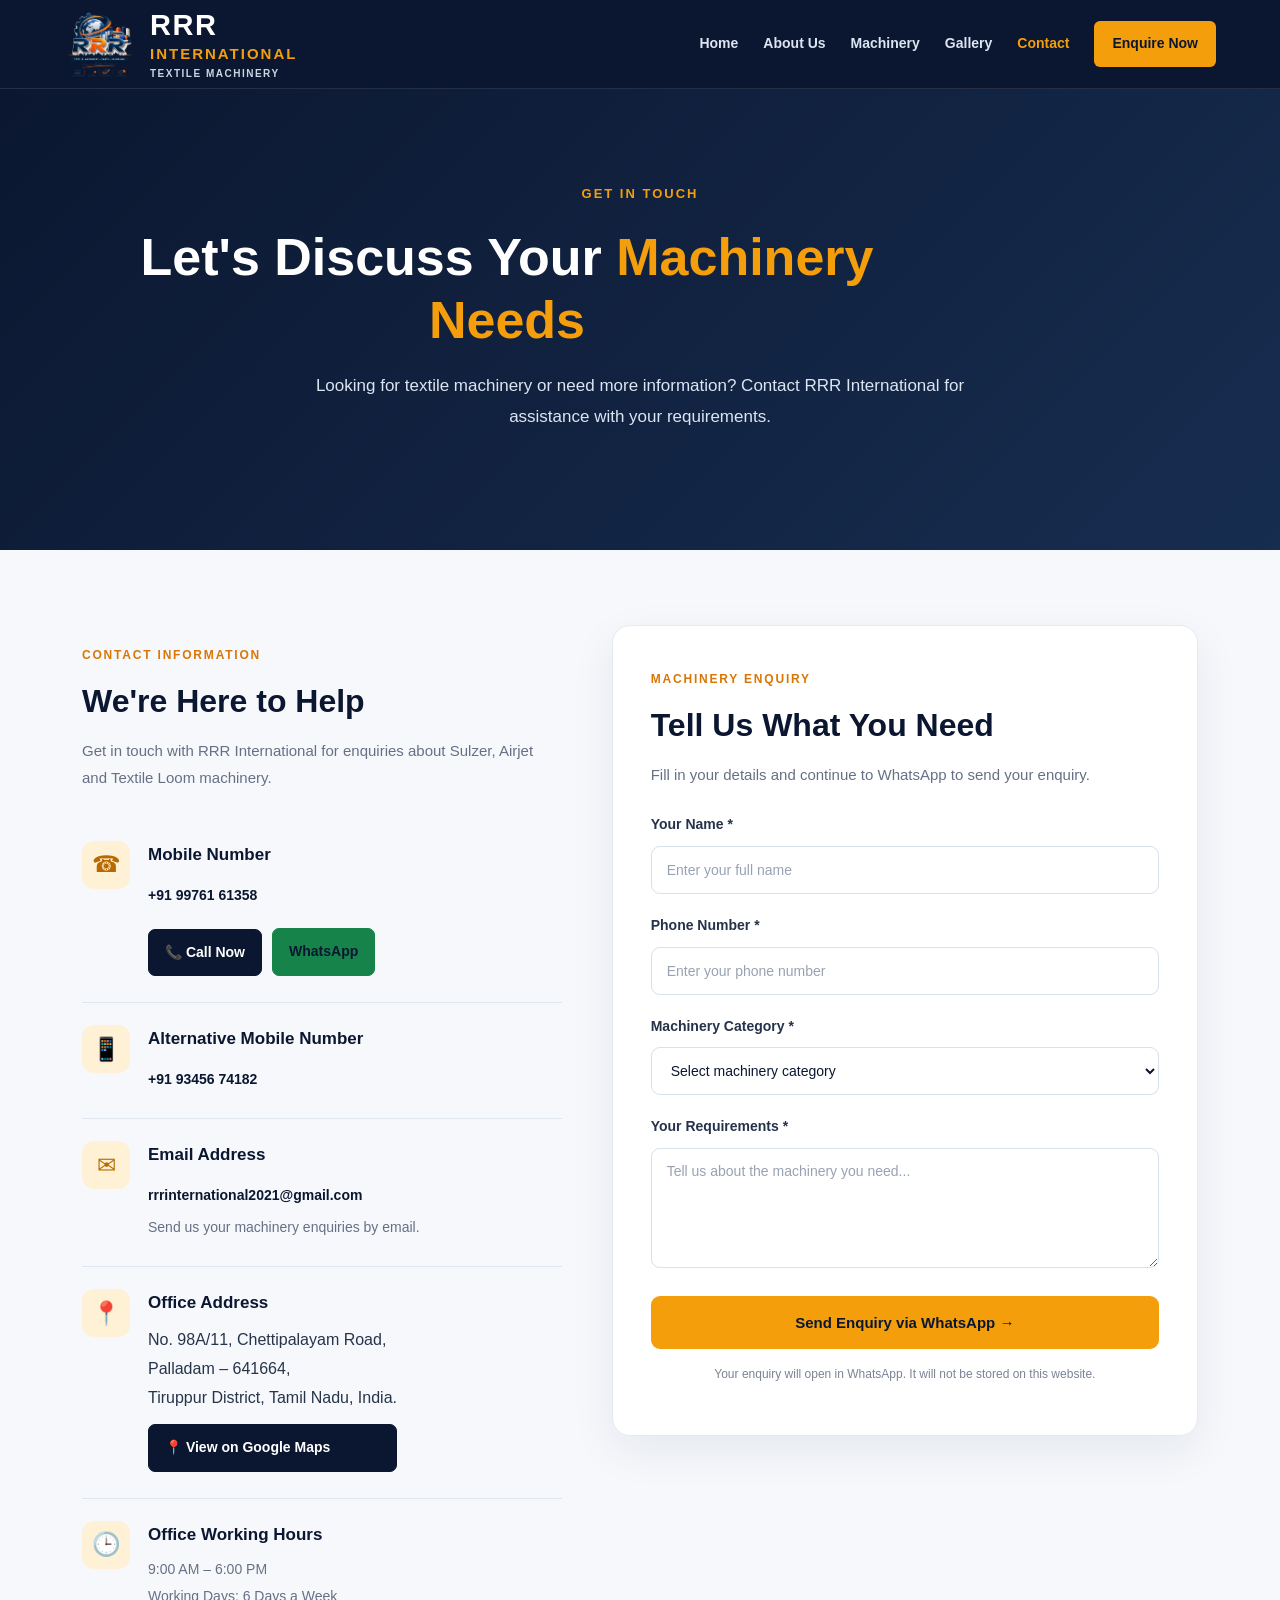
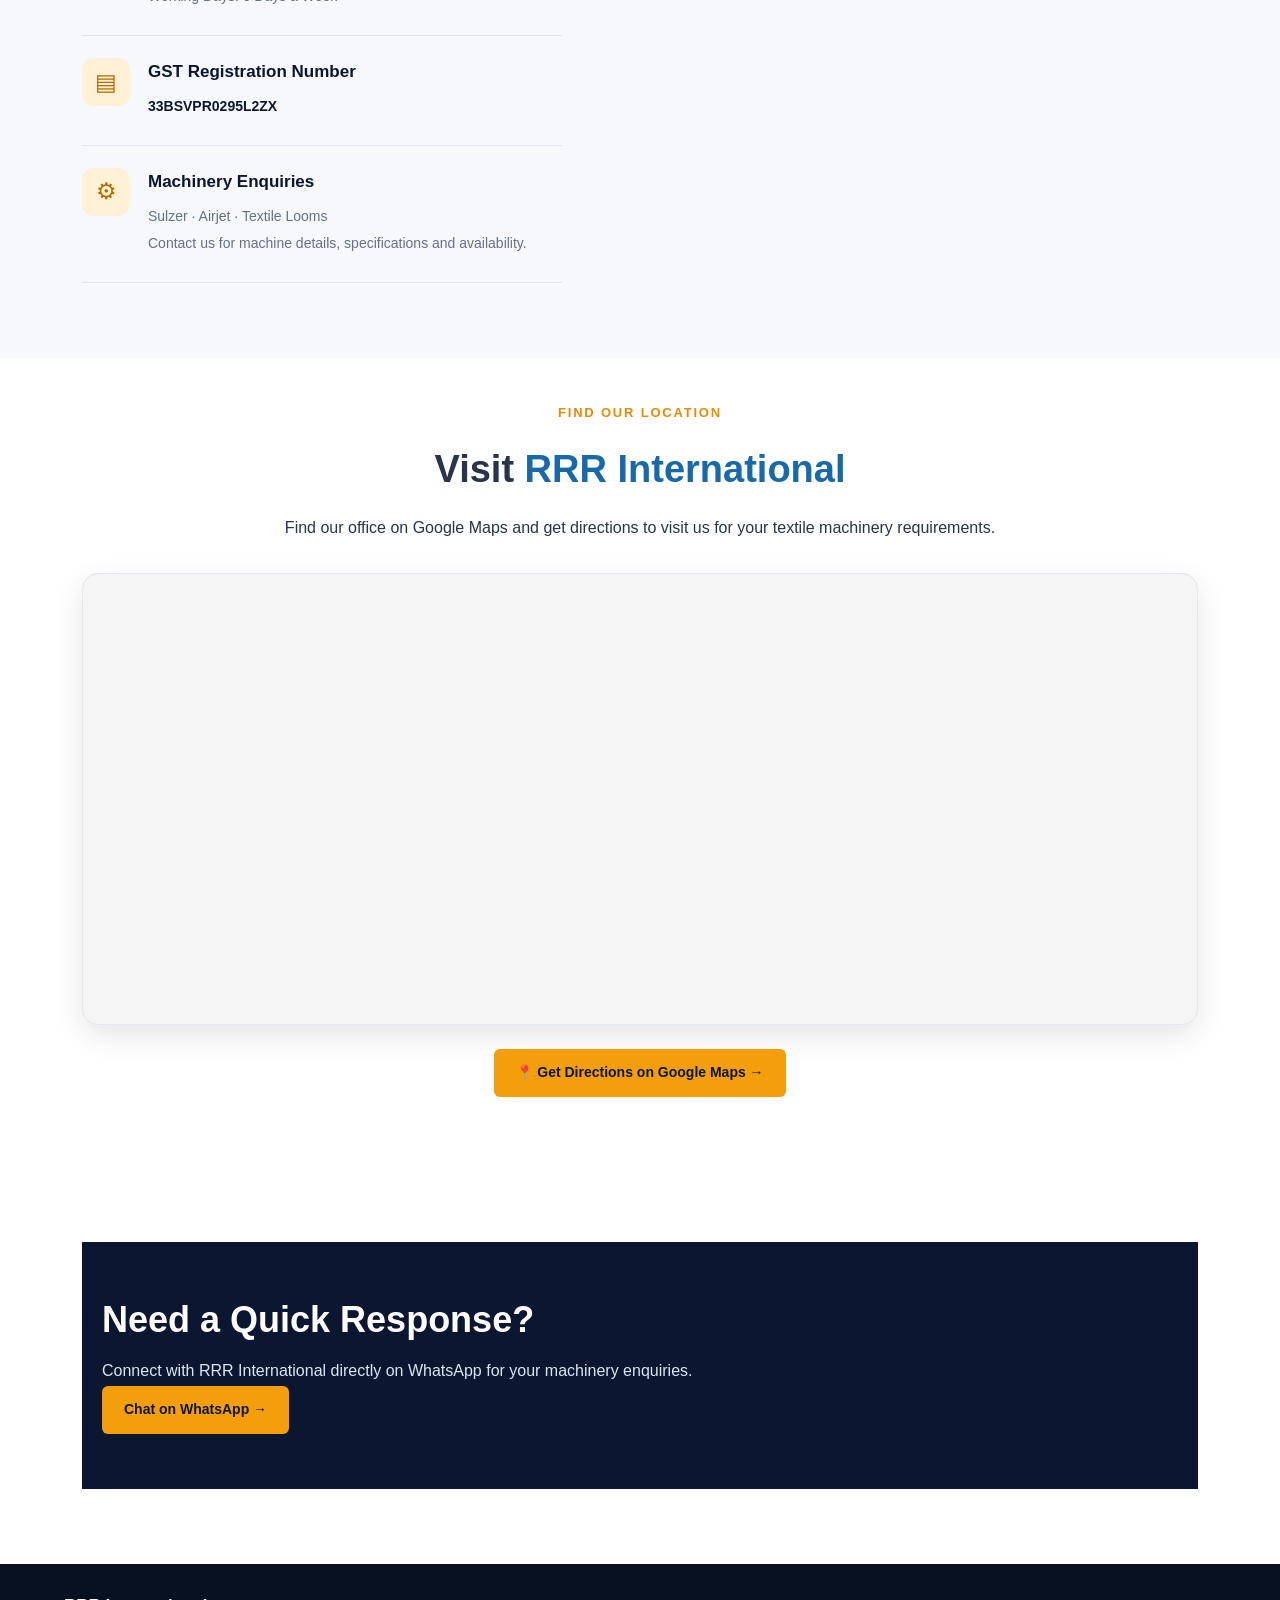
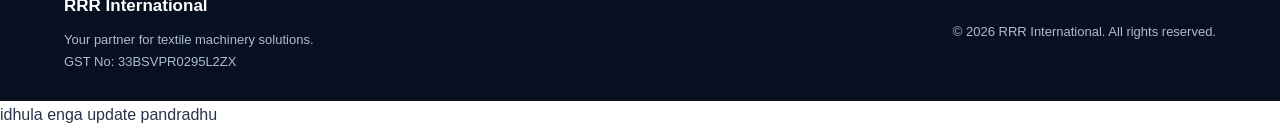
==== commit 1e1f820a: "Update contact.html with new content" ====
--- a/contact.html
+++ b/contact.html
@@ -452,3 +452,4 @@
 
 </html>
 
+ idhula enga update pandradhu
